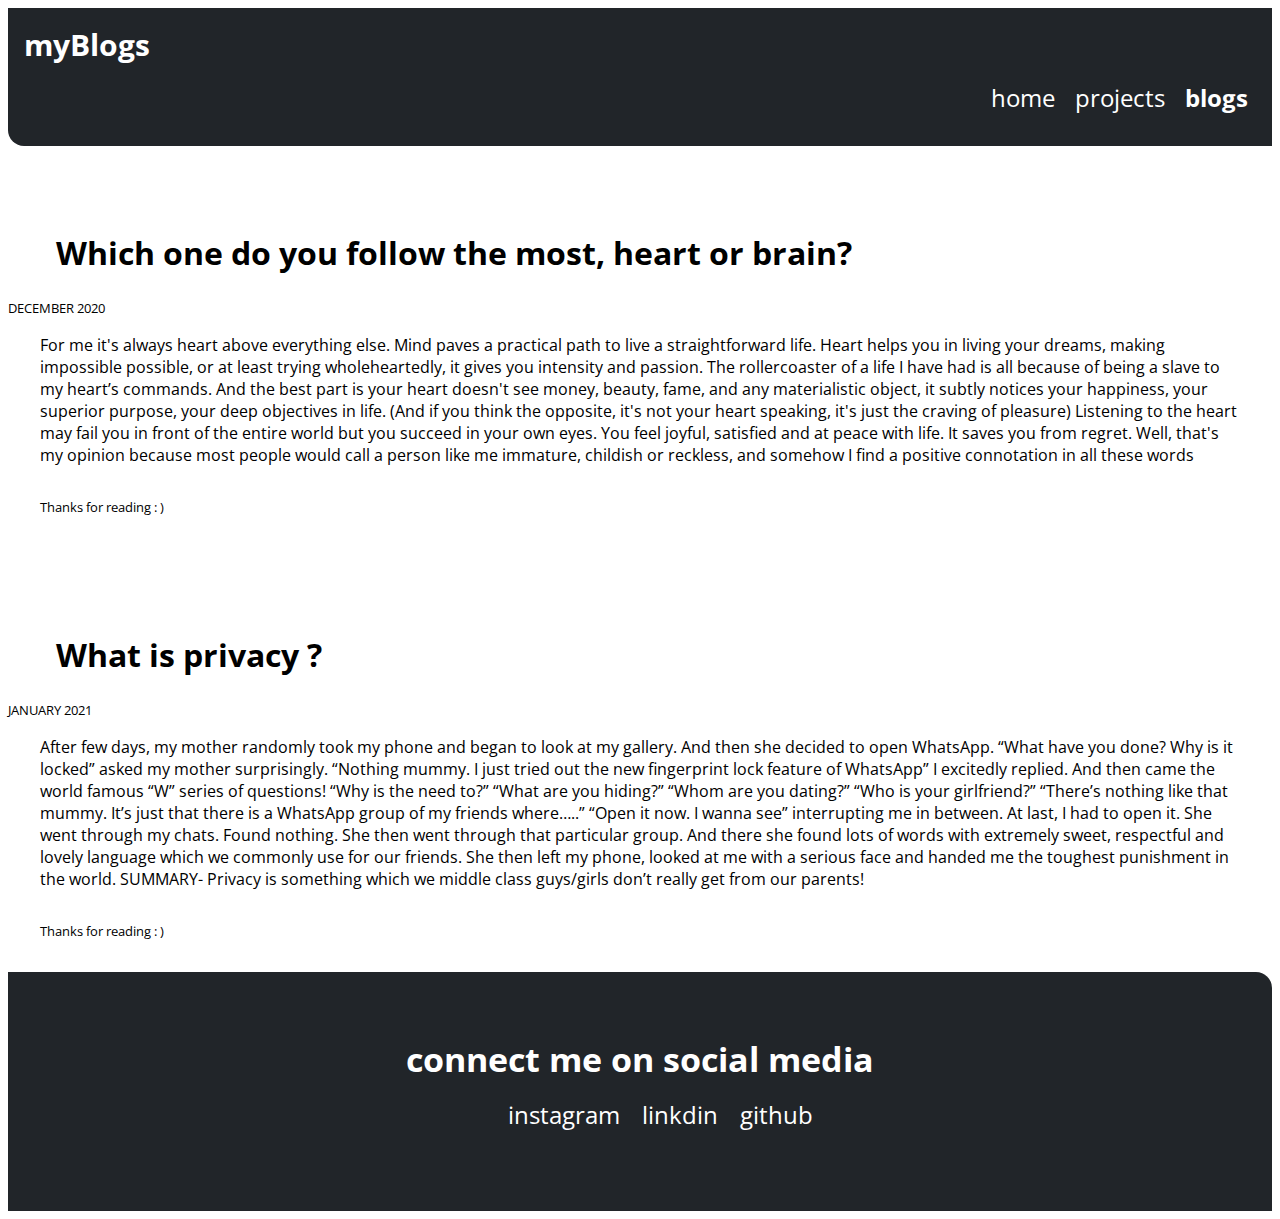
==== blogs.html @ f3f30a6c "Initial commit" ====
<!DOCTYPE html>
<html lang="en">

<head>
    <link href="styles.css" rel="stylesheet" />

    <meta charset="UTF-8">
    <meta name="viewport" content="width=device-width, initial-scale=1.0">
    <title>shivam|blogs
    </title>
</head>

<body>
    <nav class="navigation container">
        <div class="nav-brand">myBlogs</div>
        <ul class="list-non-bulletnav-pills">
            <li class="list-item-inline">
                <a href="/">home</a>
            </li>
            <li class="list-item-inline">
                <a href="projects.html">projects</a>
            </li>
            <li class="list-item-inline">
                <a class="link link-active" href="blogs.html">blogs</a>
            </li>

        </ul>
    </nav>
    <h1 style="padding-top: 4rem; padding-left:3rem ;">Which one do you follow the most, heart or brain?</h1>
    <small ">DECEMBER 2020</small>
    <p  class ="content-container" >For me it's always heart above everything else.

        Mind paves a practical path to live a straightforward life.
        
        Heart helps you in living your dreams, making impossible possible, or at least trying wholeheartedly, it gives you intensity and passion.
        
        The rollercoaster of a life I have had is all because of being a slave to my heart’s commands.
        
        And the best part is your heart doesn't see money, beauty, fame, and any materialistic object, it subtly notices your happiness, your superior purpose, your deep objectives in life. (And if you think the opposite, it's not your heart speaking, it's just the craving of pleasure)
        
        Listening to the heart may fail you in front of the entire world but you succeed in your own eyes. You feel joyful, satisfied and at peace with life.
        
        It saves you from regret.
        
        Well, that's my opinion because most people would call a person like me immature, childish or reckless, and somehow I find a positive connotation in all these words
    </p>
<div class="appreceate-container">Thanks for reading : ) </div> 

<h1 style="padding-top: 4rem; padding-left:3rem ;">What is privacy ?</h1>
<small>JANUARY 2021</small>
<div class="content-container">After few days, my mother randomly took my phone and began to look at my gallery.

    And then she decided to open WhatsApp.
    
    “What have you done? Why is it locked” asked my mother surprisingly.
    
    “Nothing mummy. I just tried out the new fingerprint lock feature of WhatsApp” I excitedly replied.
    
    And then came the world famous “W” series of questions!
    
    “Why is the need to?”
    
    “What are you hiding?”
    
    “Whom are you dating?”
    
    “Who is your girlfriend?”
    
    “There’s nothing like that mummy. It’s just that there is a WhatsApp group of my friends where…..”
    
    “Open it now. I wanna see” interrupting me in between.
    
    At last, I had to open it.
    
    She went through my chats. Found nothing.
    
    She then went through that particular group.
    
    And there she found lots of words with extremely sweet, respectful and lovely language which we commonly use for our friends.
    
    She then left my phone, looked at me with a serious face and handed me the toughest punishment in the world.
    
    SUMMARY- Privacy is something which we middle class guys/girls don’t really get from our parents!

</div>
<div class="appreceate-container">Thanks for reading : ) </div> 

    <footer class=" footer">
        <div class="footer-header">connect me on social media</div>
        <ul class="social-links list-non-bullet">
            <li class="list-item-inline">
                <a class="link" href="https://www.instagram.com/yupshivam/">
                    instagram
                </a>
            </li>
            <li class="list-item-inline">
                <a class="link" href="https://www.linkedin.com/in/shivam-gupta-1b94341b8">
                    linkdin
                </a>
            </li>
            <li class="list-item-inline">
                <a class="link" href="https://github.com/shivamgupta88">
                    github
                </a>
            </li>
        </ul>

        </footer>

</body>

</html>
---- styles.css ----
@import url('https://fonts.googleapis.com/css2?family=Lato:ital,wght@0,400;1,700&family=Open+Sans:wght@400;700&display=swap');

:root {
    --primary-color: #212529;
    --dark-brown: #92400E;
   --off-white: #E5E7EB ;
   --secondary-color: #BFDBFE;
  
}

body {
    font-family: 'Lato', sans-serif;
    font-family: 'Open Sans', sans-serif;
}

hr {
    margin: 3rem 0rem;
}

/* container */
.container {
    padding: 0rem 1rem;
}

.container-center {
    max-width: 600px;
    margin: auto;
}

/* links */
.primary-link {
    text-decoration: none;
    color: white;
    background-color: var(--secondary-color);
    border-radius: 0.5rem;
    color: white;
    color: inherit;
}


.secondary-link {
    text-decoration: none;
    color:
        var(--primary-color);
    border-radius: 0.5rem;
    border: 1px solid var var(--primary-color);
}
a {
    color: white;
    text-decoration: none;
   font-size-adjust: 0.8;
}
/* lists */
.list-non-bullet {
    list-style: none;
}

.list-item-inline {
    display: inline;

}

.list-item-inline {
    display: inline;
    padding: 0rem 0.5rem;
}

  
/* navigation */


.navigation {
    background-color:
        var(--primary-color);
    color: white;
    padding: 1rem;
    border-bottom-left-radius: 1rem;

}

.navigation .link-active {
    font-weight: bold;

}

/* css tricks awesome  */
.navigation .nav-pills {
    text-align: right;

}

.navigation {
    color: var(--primary-color);

}

.navigation .link-active {
    font-weight: bold;
}
.nav-brand{
    color: white;
    font-size-adjust: 1;
    font-weight: bold;
    /* font-family: 'times new roman'; */

}
.list-non-bulletnav-pills{
    text-align: right;
}
/* header */

.hero {
    padding: 2rem;

}

.hero .hero-img {
    max-width: 350px;
    display: blockh;
    margin: auto;
}

.hero .hero-heading {
    padding: top 1rem;
    ;
    color: var(--dark-brown);
}

.hero .hero-heading .heading-inverted {
    color: var(--primary-color);
}

/* section */
.section{
    padding: 2rem;
}

.section h1 {
    text-align: center;
}

.ow {
    background-color: var(--off-white);

}
/* footers */

.footer {
    background-color: var(--primary-color);
    padding: 4rem 1rem;
    text-align: center;
    color: white;
    border-top-right-radius: 1rem;
}
    .footer-header{
              font-size: large;
              font-weight: bold;
              font-size-adjust: 1;
          }

          .appreceate-container{
              font-size: small;
            
              align-content: center;
              padding:2rem 3rem 2rem 2rem
          }
          .content-container{
              padding-top: 1rem;
              margin: auto;
            padding: 2 rem;padding-left: 2rem; padding-right: 2rem; 
            margin: auto;
          }
/* .footer .link{
    color: white;} */
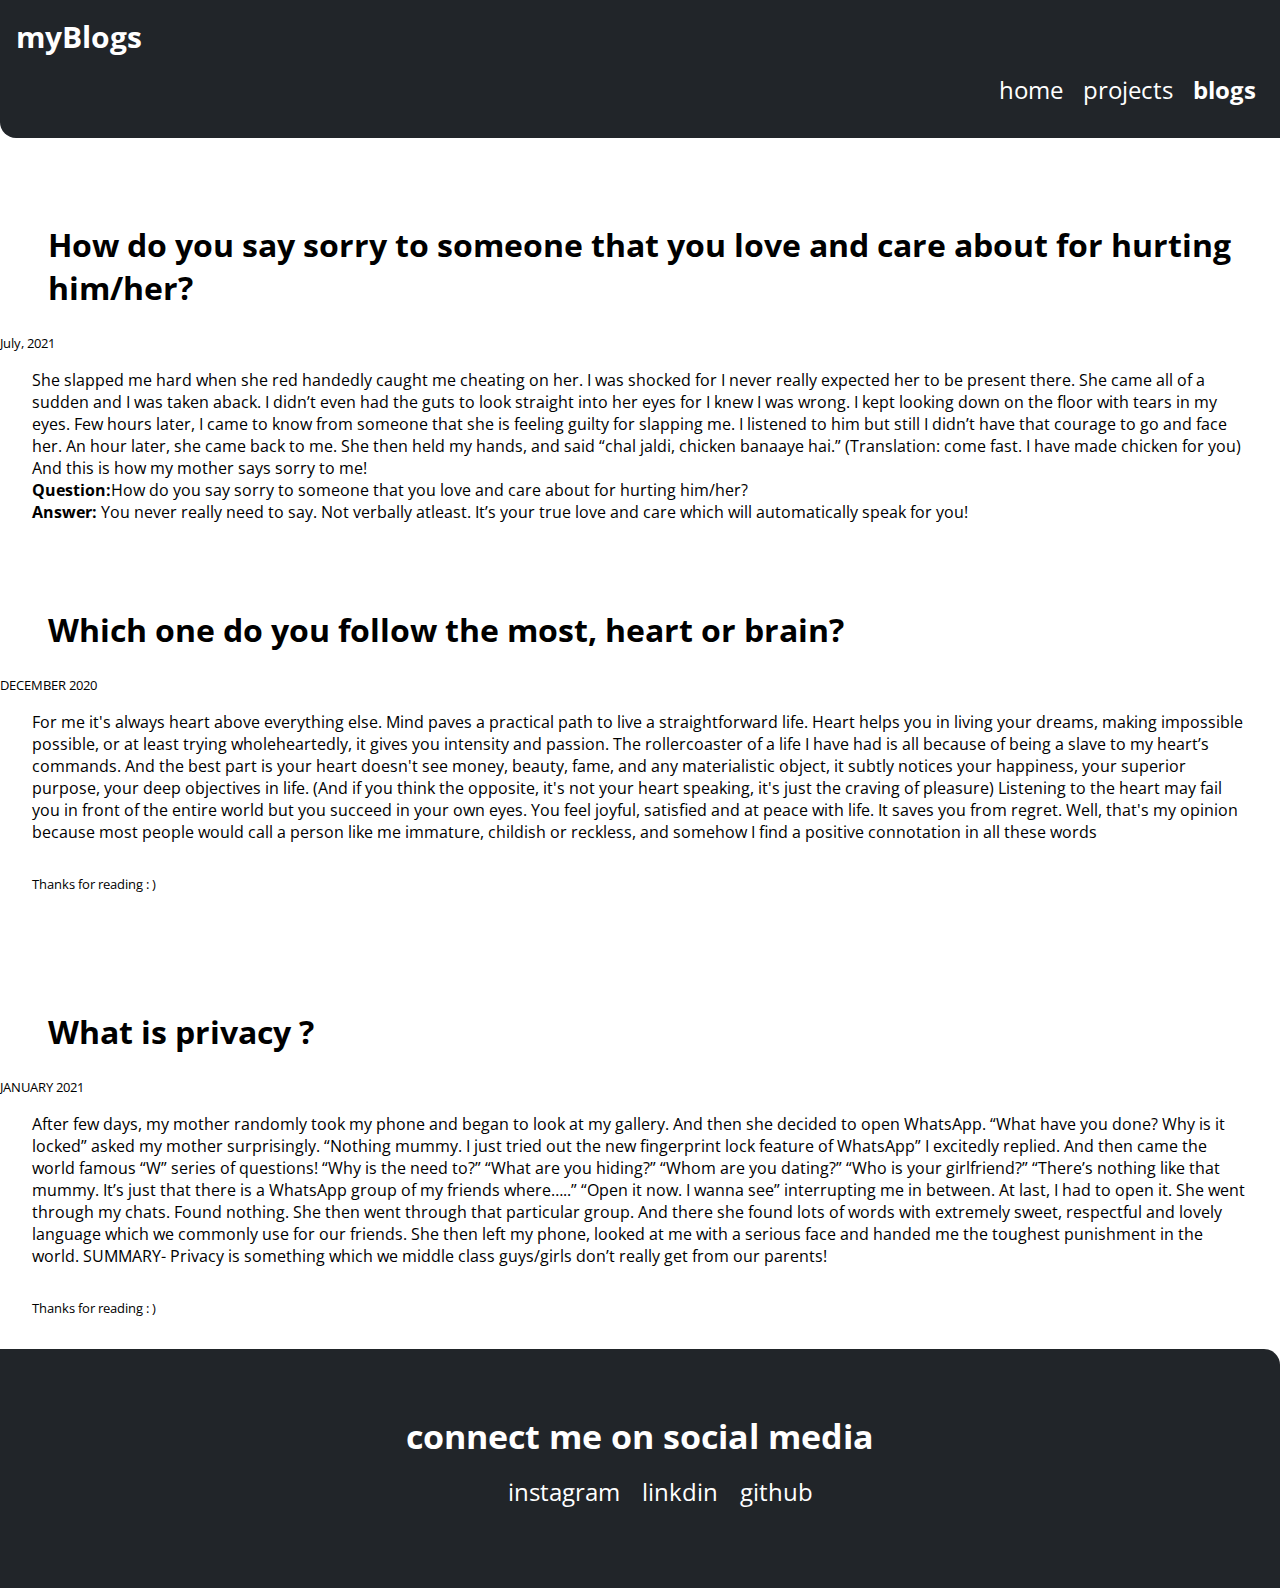
==== commit 65064de5: "update-v2" ====
--- a/blogs.html
+++ b/blogs.html
@@ -26,7 +26,36 @@
 
         </ul>
     </nav>
-    <h1 style="padding-top: 4rem; padding-left:3rem ;">Which one do you follow the most, heart or brain?</h1>
+    <h1 class="blog-head">How do you say sorry to someone that you love and care about for hurting him/her?
+        </h1>
+        <small>July, 2021</small>
+        <p class="content-container">She slapped me hard when she red handedly caught me cheating on her.
+
+            I was shocked for I never really expected her to be present there.
+            
+            She came all of a sudden and I was taken aback.
+            
+            I didn’t even had the guts to look straight into her eyes for I knew I was wrong.
+            
+            I kept looking down on the floor with tears in my eyes.
+            
+            Few hours later, I came to know from someone that she is feeling guilty for slapping me.
+            
+            I listened to him but still I didn’t have that courage to go and face her.
+            
+            An hour later, she came back to me.
+            
+            She then held my hands, and said “chal jaldi, chicken banaaye hai.”
+            
+            (Translation: come fast. I have made chicken for you)
+            
+            And this is how my mother says sorry to me!<br>
+            <strong>Question:</strong>How do you say sorry to someone that you love and care about for hurting him/her?<br>
+            <strong>Answer:</strong> You never really need to say. Not verbally atleast.
+
+            It’s your true love and care which will automatically speak for you! <br>
+        </p>
+    <h1 class="blog-head" >Which one do you follow the most, heart or brain?</h1>
     <small ">DECEMBER 2020</small>
     <p  class ="content-container" >For me it's always heart above everything else.
 
--- a/styles.css
+++ b/styles.css
@@ -11,8 +11,15 @@
 body {
     font-family: 'Lato', sans-serif;
     font-family: 'Open Sans', sans-serif;
+    margin:0;
 }
-
+.projects-show{
+    margin-bottom: 5rem;
+}
+.blog-head{
+    padding-top: 4rem; 
+    padding-left:3rem 
+}
 hr {
     margin: 3rem 0rem;
 }
